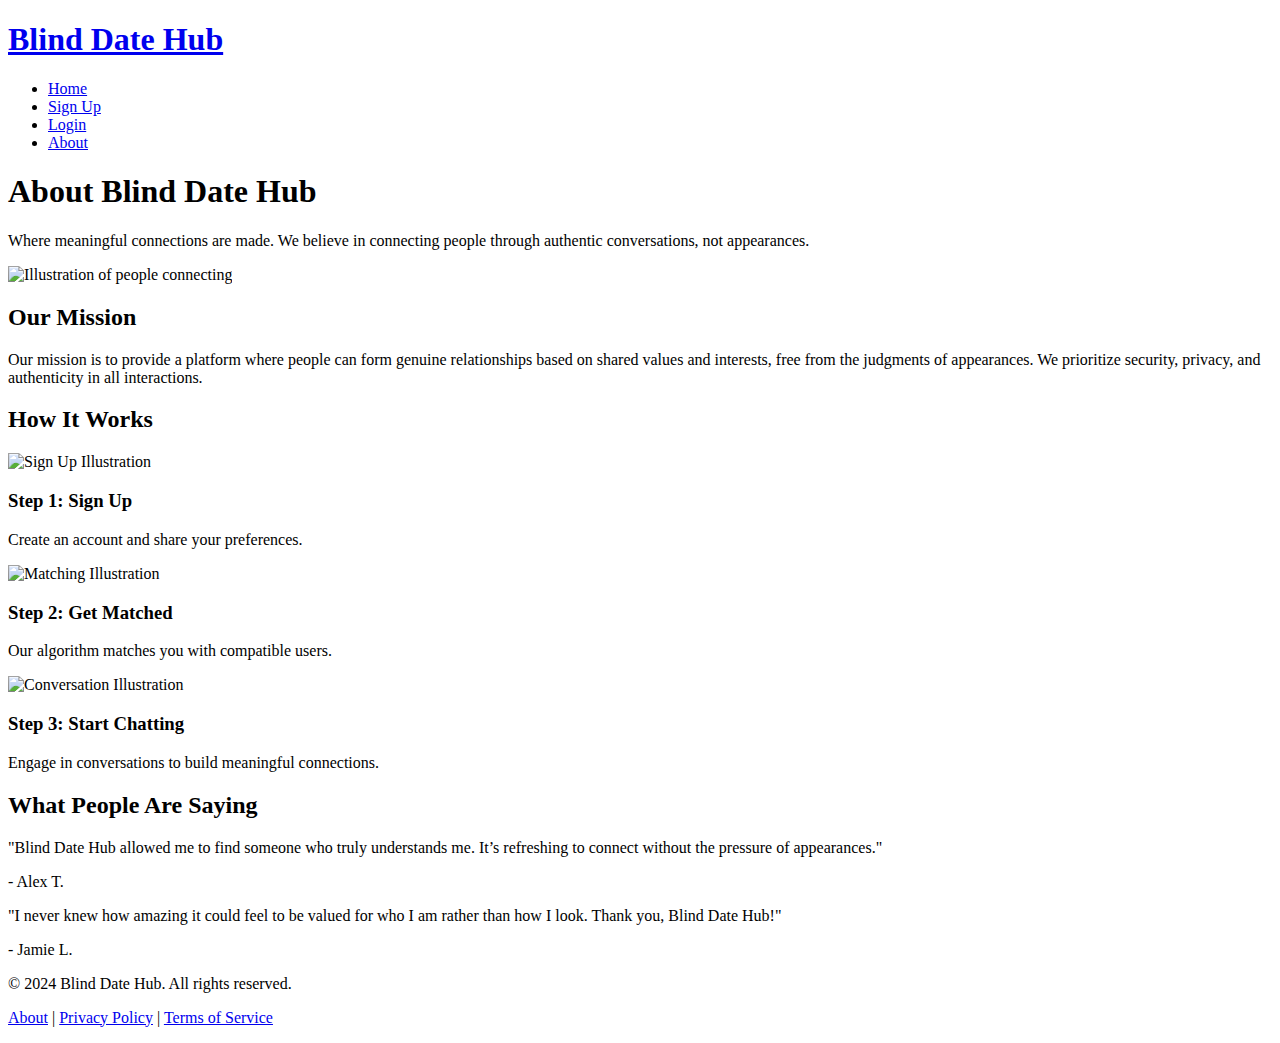
==== about.html @ 70c61808 "added about html" ====
<!DOCTYPE html>
<html lang="en">
<head>
    <meta charset="UTF-8">
    <meta name="viewport" content="width=device-width, initial-scale=1.0">
    <title>About Us - Blind Date Hub</title>
    <link rel="stylesheet" href="/css/about.css">
</head>
<body>

    <!-- Header -->
    <header>
        <div class="logo">
            <h1><a href="index.html" aria-label="Go to Blind Date Hub Home">Blind Date Hub</a></h1>
        </div>
        <nav>
            <ul>
                <li><a href="index.html" aria-label="Go to Home">Home</a></li>
                <li><a href="signup.html" aria-label="Sign Up">Sign Up</a></li>
                <li><a href="login.html" aria-label="Login to your account">Login</a></li>
                <li><a href="about.html" aria-label="Learn More About Us">About</a></li>
            </ul>
        </nav>
    </header>

    <!-- Main Content -->
    <main>
        <section class="about-hero">
            <div class="about-content">
                <h1>About Blind Date Hub</h1>
                <p>Where meaningful connections are made. We believe in connecting people through authentic conversations, not appearances.</p>
            </div>
            <div class="about-image">
                <img src="images/hero-dating.webp" alt="Illustration of people connecting" />
            </div>
        </section>

        <section class="mission">
            <h2>Our Mission</h2>
            <p>Our mission is to provide a platform where people can form genuine relationships based on shared values and interests, free from the judgments of appearances. We prioritize security, privacy, and authenticity in all interactions.</p>
        </section>

        <section class="how-it-works">
            <h2>How It Works</h2>
            <div class="steps">
                <div class="step">
                    <img src="images/step1.webp" alt="Sign Up Illustration" />
                    <h3>Step 1: Sign Up</h3>
                    <p>Create an account and share your preferences.</p>
                </div>
                <div class="step">
                    <img src="images/step2.webp" alt="Matching Illustration" />
                    <h3>Step 2: Get Matched</h3>
                    <p>Our algorithm matches you with compatible users.</p>
                </div>
                <div class="step">
                    <img src="images/step3.webp" alt="Conversation Illustration" />
                    <h3>Step 3: Start Chatting</h3>
                    <p>Engage in conversations to build meaningful connections.</p>
                </div>
            </div>
        </section>

        <section class="testimonials">
            <h2>What People Are Saying</h2>
            <div class="testimonial">
                <p>"Blind Date Hub allowed me to find someone who truly understands me. It’s refreshing to connect without the pressure of appearances."</p>
                <span>- Alex T.</span>
            </div>
            <div class="testimonial">
                <p>"I never knew how amazing it could feel to be valued for who I am rather than how I look. Thank you, Blind Date Hub!"</p>
                <span>- Jamie L.</span>
            </div>
        </section>
    </main>

    <!-- Footer -->
    <footer>
        <p>&copy; 2024 Blind Date Hub. All rights reserved.</p>
        <p>
            <a href="about.html">About</a> | 
            <a href="privacyPolicy.html">Privacy Policy</a> | 
            <a href="terms.html">Terms of Service</a>
        </p>
    </footer>

</body>
</html>
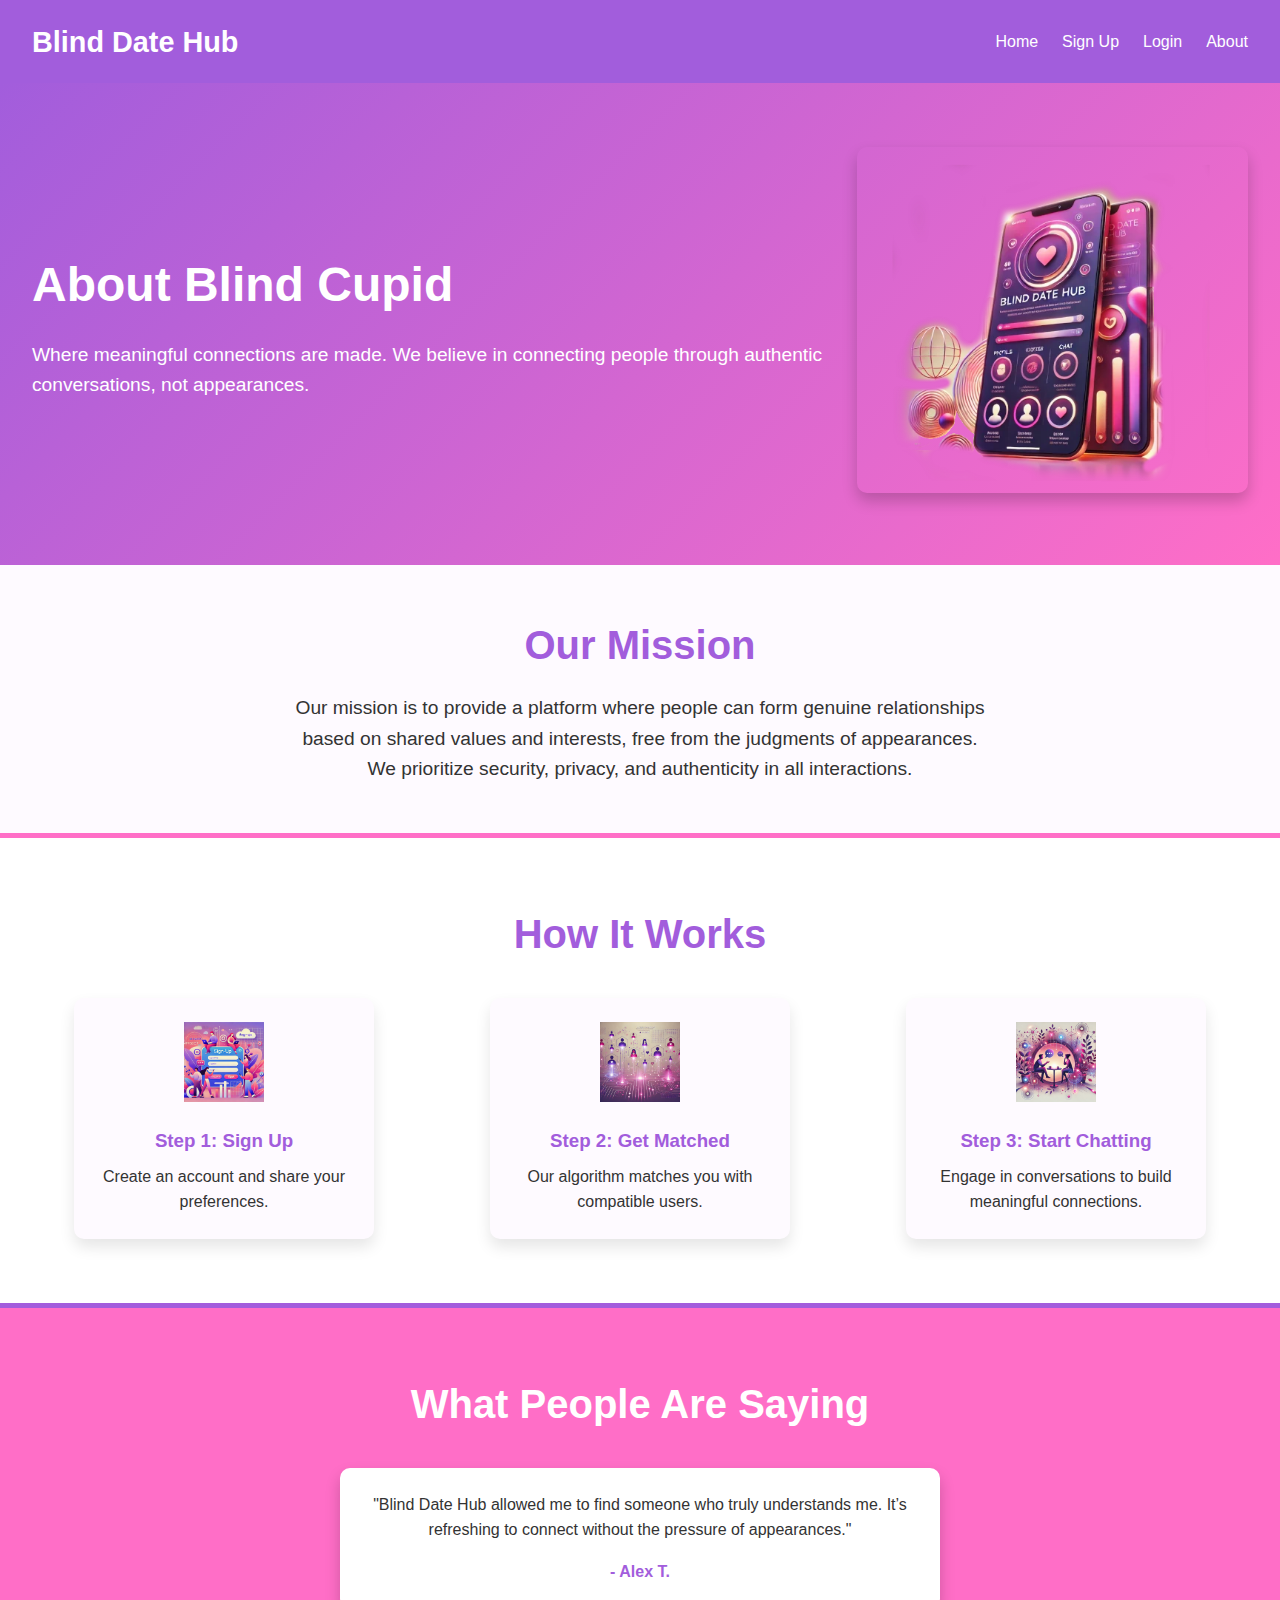
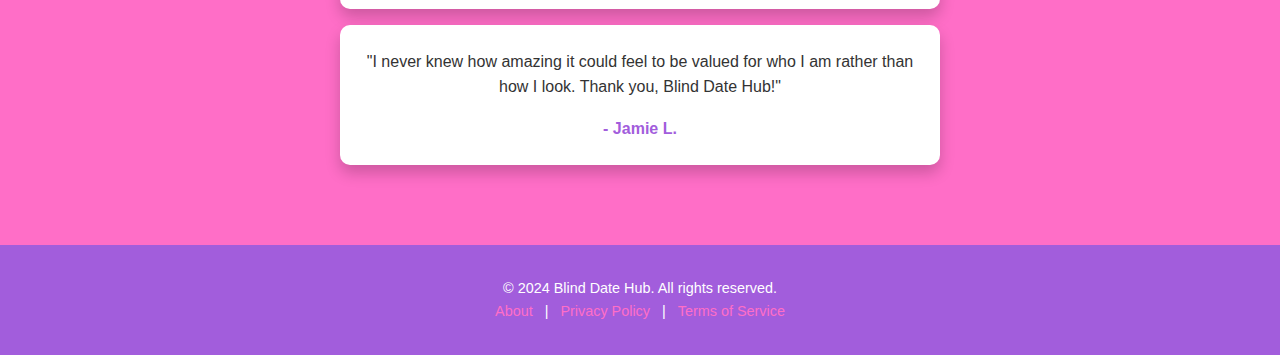
==== commit cd0999e6: "Update about.html" ====
--- a/about.html
+++ b/about.html
@@ -3,8 +3,9 @@
 <head>
     <meta charset="UTF-8">
     <meta name="viewport" content="width=device-width, initial-scale=1.0">
-    <title>About Us - Blind Date Hub</title>
-    <link rel="stylesheet" href="/css/about.css">
+    <title>About Us - Blind Cupid</title>
+    <link rel="stylesheet" href="css/about.css">
+    <link rel="icon" type="image/png" href="images/logo.png">
 </head>
 <body>
 
@@ -27,7 +28,7 @@
     <main>
         <section class="about-hero">
             <div class="about-content">
-                <h1>About Blind Date Hub</h1>
+                <h1>About Blind Cupid</h1>
                 <p>Where meaningful connections are made. We believe in connecting people through authentic conversations, not appearances.</p>
             </div>
             <div class="about-image">
--- a/css/about.css
+++ b/css/about.css
@@ -0,0 +1,215 @@
+/* General Reset */
+* {
+    margin: 0;
+    padding: 0;
+    box-sizing: border-box;
+}
+
+:root {
+    --primary-color: #a25ddc; /* Purple */
+    --secondary-color: #ff6ec7; /* Pink */
+    --background-color: #fefaff;
+    --text-color: #333;
+    --white: #ffffff;
+}
+
+body {
+    font-family: 'Arial', sans-serif;
+    background-color: var(--background-color);
+    color: var(--text-color);
+    line-height: 1.6;
+    display: flex;
+    flex-direction: column;
+    min-height: 100vh;
+}
+main {
+    flex: 1;
+}
+/* Header */
+header {
+    display: flex;
+    justify-content: space-between;
+    align-items: center;
+    background-color: var(--primary-color);
+    padding: 1rem 2rem;
+    box-shadow: 0 4px 6px rgba(0, 0, 0, 0.1);
+}
+
+header .logo h1 a {
+    text-decoration: none;
+    color: var(--white);
+    font-size: 1.8rem;
+    font-weight: bold;
+}
+
+header nav ul {
+    list-style: none;
+    display: flex;
+    gap: 1.5rem;
+}
+
+header nav ul li a {
+    text-decoration: none;
+    color: var(--white);
+    font-weight: 500;
+    transition: color 0.3s ease;
+}
+
+header nav ul li a:hover {
+    color: var(--secondary-color);
+}
+
+/* Hero Section */
+.about-hero {
+    display: flex;
+    align-items: center;
+    justify-content: space-between;
+    padding: 4rem 2rem;
+    background: linear-gradient(135deg, var(--primary-color), var(--secondary-color));
+    color: var(--white);
+}
+
+.about-hero .about-content {
+    padding-right: 2rem;
+}
+
+.about-hero .about-content h1 {
+    font-size: 3rem;
+    margin-bottom: 1rem;
+}
+
+.about-hero .about-content p {
+    font-size: 1.2rem;
+}
+
+.about-hero .about-image img {
+    max-width: 100%;
+    border-radius: 10px;
+    box-shadow: 0 8px 15px rgba(0, 0, 0, 0.2);
+}
+
+/* Mission Section */
+.mission {
+    padding: 3rem 2rem;
+    text-align: center;
+    background-color: var(--background-color);
+}
+
+.mission h2 {
+    font-size: 2.5rem;
+    color: var(--primary-color);
+    margin-bottom: 1rem;
+}
+
+.mission p {
+    font-size: 1.2rem;
+    max-width: 700px;
+    margin: 0 auto; /*used to center the paragraph*/
+    color: var(--text-color);
+}
+
+/* How It Works Section */
+.how-it-works {
+    padding: 4rem 2rem;
+    background-color: var(--white);
+    border-top: 5px solid var(--secondary-color);
+    border-bottom: 5px solid var(--primary-color);
+}
+
+.how-it-works h2 {
+    text-align: center;
+    font-size: 2.5rem;
+    color: var(--primary-color);
+    margin-bottom: 2rem;
+}
+
+.steps {
+    display: flex;
+    justify-content: space-around;
+    gap: 2rem;
+    flex-wrap: wrap;
+}
+
+.step {
+    text-align: center;
+    max-width: 300px;
+    background-color: var(--background-color);
+    padding: 1.5rem;
+    border-radius: 10px;
+    transition: transform 0.3s ease;
+    box-shadow: 0 8px 15px rgba(0, 0, 0, 0.1);
+}
+
+.step:hover {
+    transform: scale(1.05);
+}
+
+.step img {
+    width: 80px;
+    margin-bottom: 1rem;
+}
+
+.step h3 {
+    color: var(--primary-color);
+    margin-bottom: 0.5rem;
+}
+
+.step p {
+    color: var(--text-color);
+}
+
+/* Testimonials Section */
+.testimonials {
+    padding: 4rem 2rem;
+    background-color: var(--secondary-color);
+    color: var(--white);
+    text-align: center;
+}
+
+.testimonials h2 {
+    font-size: 2.5rem;
+    margin-bottom: 2rem;
+}
+
+.testimonial {
+    max-width: 600px;
+    margin: 1rem auto;
+    background-color: var(--white);
+    padding: 1.5rem;
+    border-radius: 10px;
+    color: var(--text-color);
+    box-shadow: 0 8px 15px rgba(0, 0, 0, 0.2);
+    position: relative;
+    transition: transform 0.3s ease;
+}
+
+.testimonial:hover {
+    transform: translateY(-5px);
+}
+
+.testimonial span {
+    display: block;
+    margin-top: 1rem;
+    color: var(--primary-color);
+    font-weight: bold;
+}
+
+/* Footer */
+footer {
+    text-align: center;
+    padding: 2rem 1rem;
+    background-color: var(--primary-color);
+    color: var(--white);
+    font-size: 0.9rem;
+}
+
+footer a {
+    text-decoration: none;
+    color: var(--secondary-color);
+    margin: 0 0.5rem;
+    transition: color 0.3s ease;
+}
+
+footer a:hover {
+    color: var(--white);
+}
